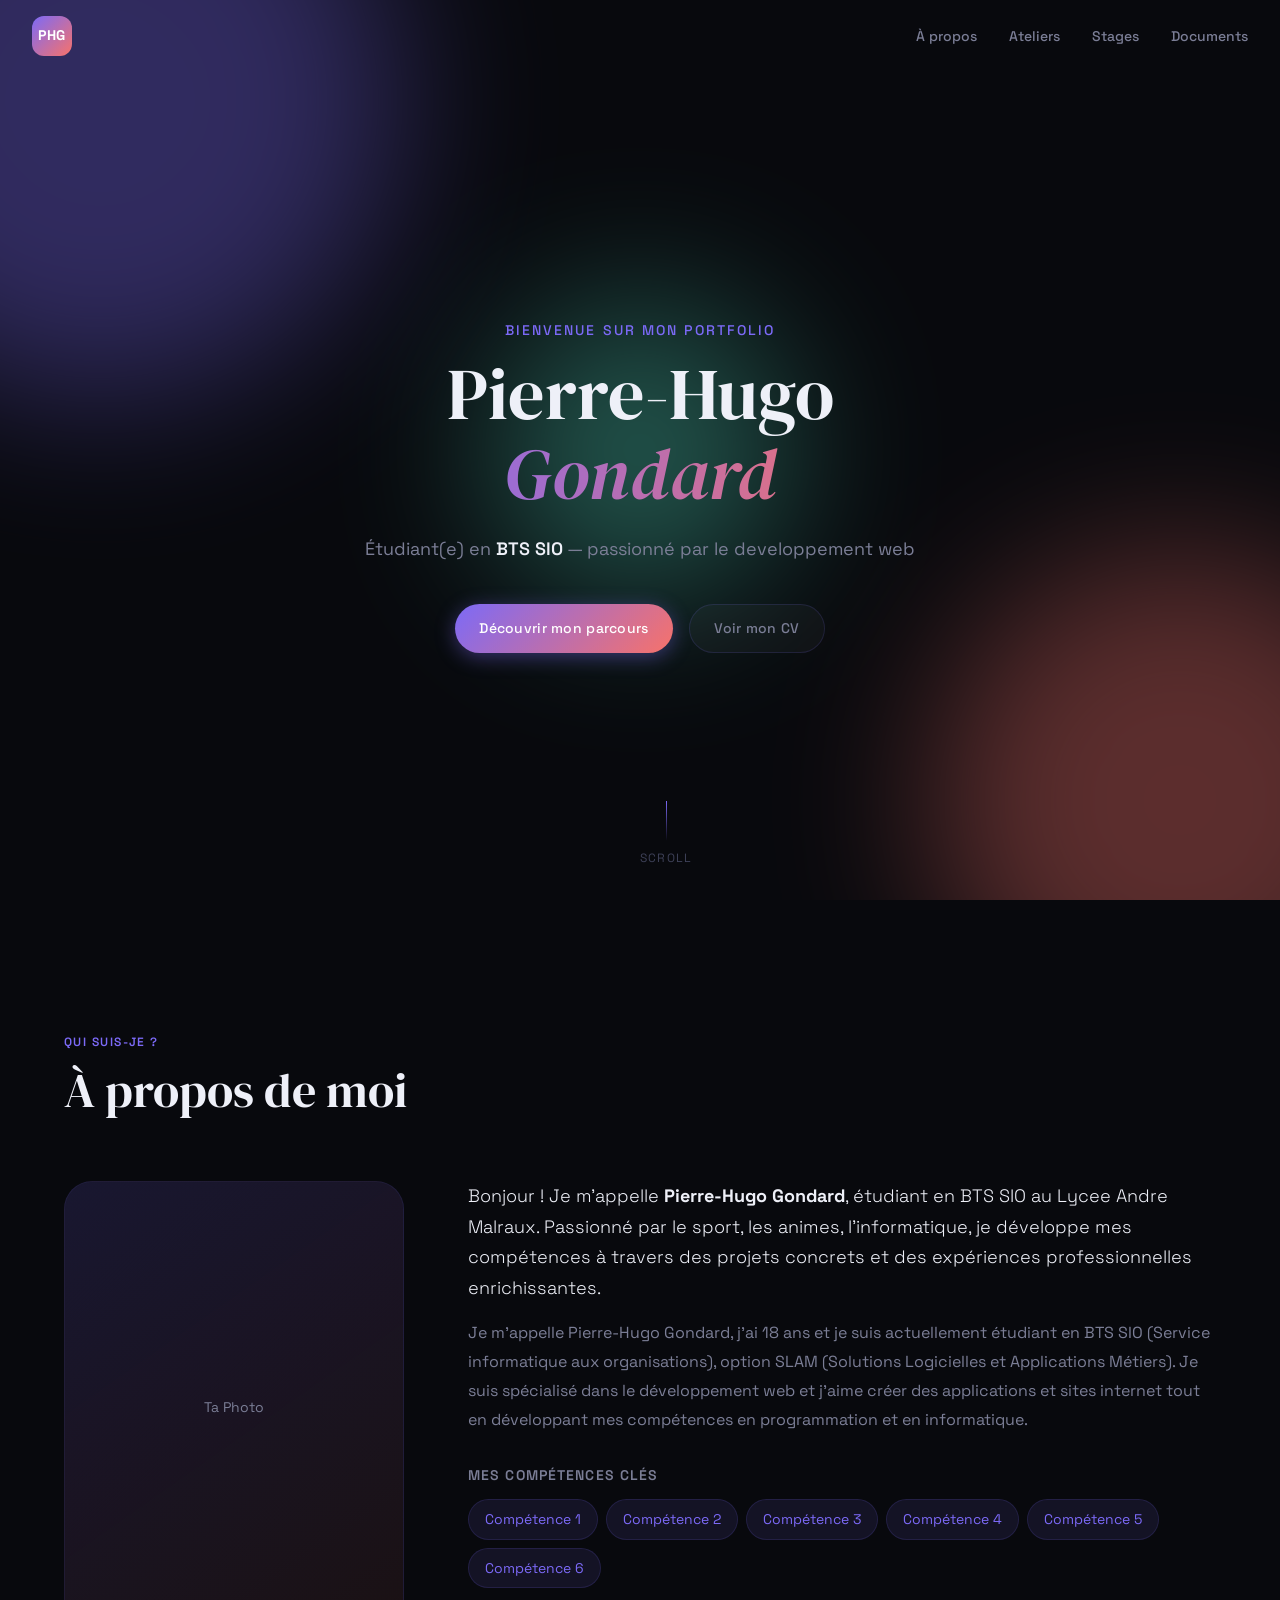
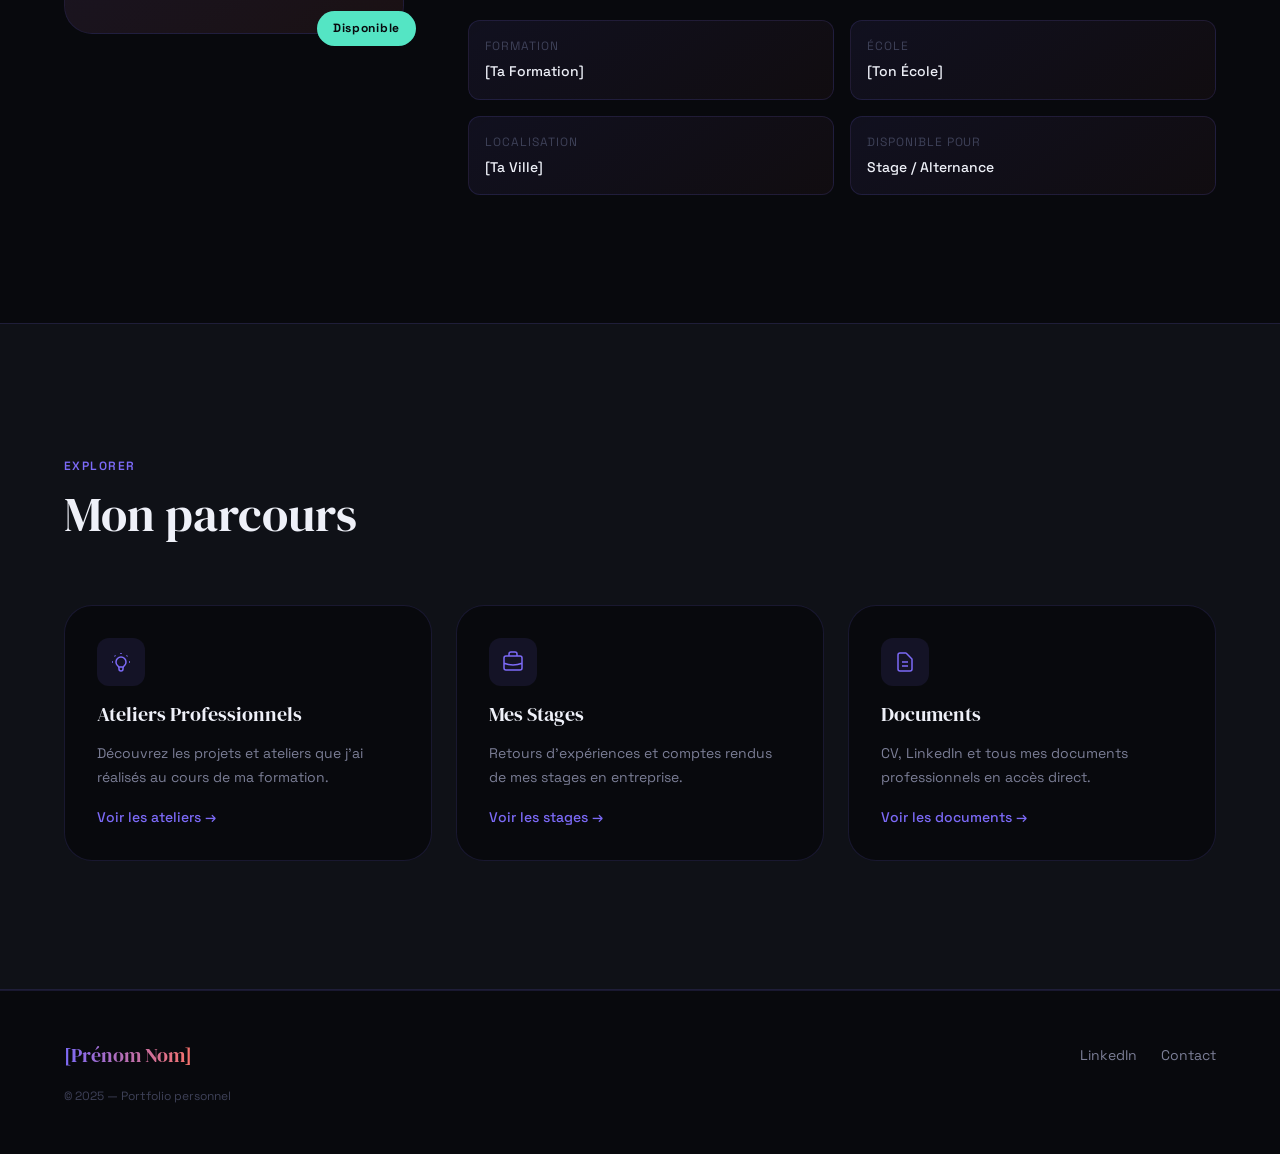
==== index.html @ 6b7bb734 "Initial commit - Portefolio" ====
<!DOCTYPE html>
<html lang="fr">
<head>
  <meta charset="UTF-8" />
  <meta name="viewport" content="width=device-width, initial-scale=1.0" />
  <title>Portfolio — Pierre-Hugo Gondard</title>
  <link rel="stylesheet" href="css/reset.css" />
  <link rel="stylesheet" href="css/variables.css" />
  <link rel="stylesheet" href="css/main.css" />
  <link rel="stylesheet" href="css/animations.css" />
  <link rel="stylesheet" href="css/nav.css" />
  <link rel="preconnect" href="https://fonts.googleapis.com" />
  <link href="https://fonts.googleapis.com/css2?family=Space+Grotesk:wght@300;400;500;600;700&family=DM+Serif+Display:ital@0;1&display=swap" rel="stylesheet" />
</head>
<body>

  <!-- ===================== NAVIGATION ===================== -->
  <nav class="navbar" id="navbar">
    <div class="nav-logo">
      <span class="logo-initials">PHG</span><!-- ✏️ Remplace par tes initiales -->
    </div>
    <ul class="nav-links">
      <li><a href="#about" class="nav-link">À propos</a></li>
      <li><a href="pages/ateliers.html" class="nav-link">Ateliers</a></li>
      <li><a href="pages/stages.html" class="nav-link">Stages</a></li>
      <li><a href="pages/documents.html" class="nav-link">Documents</a></li>
    </ul>
    <button class="nav-toggle" id="navToggle" aria-label="Menu">
      <span></span><span></span><span></span>
    </button>
  </nav>

  <!-- ===================== HERO ===================== -->
  <section class="hero" id="hero">
    <div class="hero-bg">
      <div class="orb orb-1"></div>
      <div class="orb orb-2"></div>
      <div class="orb orb-3"></div>
    </div>
    <div class="hero-content">
      <p class="hero-eyebrow reveal">Bienvenue sur mon portfolio</p>
      <h1 class="hero-title reveal delay-1">
        <span class="title-line">Pierre-Hugo</span>
        <span class="title-line accent-italic">Gondard</span>
        <!-- ✏️ Remplace par ton prénom et nom -->
      </h1>
      <p class="hero-subtitle reveal delay-2">
        <!-- ✏️ Ton titre / domaine / formation -->
        Étudiant(e) en <strong>BTS SIO</strong> — passionné par le developpement web
      </p>
      <div class="hero-cta reveal delay-3">
        <a href="#about" class="btn btn-primary">Découvrir mon parcours</a>
        <a href="pages/documents.html" class="btn btn-ghost">Voir mon CV</a>
      </div>
    </div>
    <div class="scroll-indicator">
      <div class="scroll-line"></div>
      <span>Scroll</span>
    </div>
  </section>

  <!-- ===================== À PROPOS ===================== -->
  <section class="section about" id="about">
    <div class="container">
      <div class="section-header reveal">
        <span class="section-tag">Qui suis-je ?</span>
        <h2 class="section-title">À propos de moi</h2>
      </div>
      <div class="about-grid">
        <div class="about-photo reveal">
          <div class="photo-frame">
            <!-- ✏️ Remplace src par le chemin de ta photo -->
            <img src="assets/photo.jpg" alt="Photo de profil" onerror="this.style.display='none'; this.parentElement.classList.add('no-photo')" />
            <div class="photo-placeholder">
              <span>Ta Photo</span>
            </div>
          </div>
          <div class="photo-badge">Disponible</div>
        </div>
        <div class="about-content reveal delay-1">
          <p class="about-intro">
            <!-- ✏️ Ta présentation personnelle -->
            Bonjour ! Je m'appelle <strong>Pierre-Hugo Gondard</strong>, étudiant en BTS SIO au Lycee Andre Malraux.
            Passionné par le sport, les animes, l'informatique, je développe mes compétences à travers des projets concrets et des expériences professionnelles enrichissantes.
          </p>
          <p class="about-text">
            <!-- ✏️ Suite de ta présentation -->
            Je m’appelle Pierre-Hugo Gondard, j’ai 18 ans et je suis actuellement étudiant en BTS SIO (Service informatique aux organisations), option SLAM (Solutions Logicielles et Applications Métiers). Je suis spécialisé dans le développement web et j’aime créer des applications et sites internet tout en développant mes compétences en programmation et en informatique.
          </p>
          <div class="about-skills">
            <h3 class="skills-title">Mes compétences clés</h3>
            <div class="skills-grid">
              <!-- ✏️ Modifie les compétences selon ton profil -->
              <div class="skill-chip">Compétence 1</div>
              <div class="skill-chip">Compétence 2</div>
              <div class="skill-chip">Compétence 3</div>
              <div class="skill-chip">Compétence 4</div>
              <div class="skill-chip">Compétence 5</div>
              <div class="skill-chip">Compétence 6</div>
            </div>
          </div>
          <div class="about-info-grid">
            <!-- ✏️ Tes infos personnelles -->
            <div class="info-item">
              <span class="info-label">Formation</span>
              <span class="info-value">[Ta Formation]</span>
            </div>
            <div class="info-item">
              <span class="info-label">École</span>
              <span class="info-value">[Ton École]</span>
            </div>
            <div class="info-item">
              <span class="info-label">Localisation</span>
              <span class="info-value">[Ta Ville]</span>
            </div>
            <div class="info-item">
              <span class="info-label">Disponible pour</span>
              <span class="info-value">Stage / Alternance</span>
            </div>
          </div>
        </div>
      </div>
    </div>
  </section>

  <!-- ===================== APERÇU SECTIONS ===================== -->
  <section class="section cards-overview">
    <div class="container">
      <div class="section-header reveal">
        <span class="section-tag">Explorer</span>
        <h2 class="section-title">Mon parcours</h2>
      </div>
      <div class="overview-cards">

        <a href="pages/ateliers.html" class="overview-card reveal">
          <div class="card-icon">
            <svg viewBox="0 0 24 24" fill="none" stroke="currentColor" stroke-width="1.5">
              <path d="M9.663 17h4.673M12 3v1m6.364 1.636l-.707.707M21 12h-1M4 12H3m3.343-5.657l-.707-.707m2.828 9.9a5 5 0 117.072 0l-.548.547A3.374 3.374 0 0014 18.469V19a2 2 0 11-4 0v-.531c0-.895-.356-1.754-.988-2.386l-.548-.547z"/>
            </svg>
          </div>
          <h3 class="card-title">Ateliers Professionnels</h3>
          <p class="card-desc">Découvrez les projets et ateliers que j'ai réalisés au cours de ma formation.</p>
          <span class="card-link">Voir les ateliers →</span>
        </a>

        <a href="pages/stages.html" class="overview-card reveal delay-1">
          <div class="card-icon">
            <svg viewBox="0 0 24 24" fill="none" stroke="currentColor" stroke-width="1.5">
              <path d="M21 13.255A23.931 23.931 0 0112 15c-3.183 0-6.22-.62-9-1.745M16 6V4a2 2 0 00-2-2h-4a2 2 0 00-2 2v2m4 6h.01M5 20h14a2 2 0 002-2V8a2 2 0 00-2-2H5a2 2 0 00-2 2v10a2 2 0 002 2z"/>
            </svg>
          </div>
          <h3 class="card-title">Mes Stages</h3>
          <p class="card-desc">Retours d'expériences et comptes rendus de mes stages en entreprise.</p>
          <span class="card-link">Voir les stages →</span>
        </a>

        <a href="pages/documents.html" class="overview-card reveal delay-2">
          <div class="card-icon">
            <svg viewBox="0 0 24 24" fill="none" stroke="currentColor" stroke-width="1.5">
              <path d="M9 12h6m-6 4h6m2 5H7a2 2 0 01-2-2V5a2 2 0 012-2h5.586a1 1 0 01.707.293l5.414 5.414a1 1 0 01.293.707V19a2 2 0 01-2 2z"/>
            </svg>
          </div>
          <h3 class="card-title">Documents</h3>
          <p class="card-desc">CV, LinkedIn et tous mes documents professionnels en accès direct.</p>
          <span class="card-link">Voir les documents →</span>
        </a>

      </div>
    </div>
  </section>

  <!-- ===================== FOOTER ===================== -->
  <footer class="footer">
    <div class="container">
      <div class="footer-content">
        <span class="footer-name">[Prénom Nom]</span><!-- ✏️ -->
        <div class="footer-links">
          <!-- ✏️ Remplace # par tes vrais liens -->
          <a href="https://linkedin.com/in/[TON-PROFIL]" target="_blank" class="footer-link">LinkedIn</a>
          <a href="mailto:[TON-EMAIL]" class="footer-link">Contact</a>
        </div>
      </div>
      <p class="footer-copy">© 2025 — Portfolio personnel</p>
    </div>
  </footer>

  <script src="js/main.js"></script>
</body>
</html>
---- css/variables.css ----
/* ============================================================
   VARIABLES.CSS — Système de design tokens
   ✏️ Modifie ici pour changer l'identité visuelle du portfolio
   ============================================================ */

:root {

  /* --- Couleurs principales --- */
  --color-bg:           #08090d;       /* Fond principal (presque noir) */
  --color-bg-card:      #0f1117;       /* Fond des cartes */
  --color-bg-elevated:  #161820;       /* Fond élevé (navbar, modals) */

  --color-accent:       #7c6af7;       /* Violet électrique — couleur signature */
  --color-accent-2:     #f7726a;       /* Corail / rose chaud — couleur secondaire */
  --color-accent-3:     #54e5c4;       /* Mint/turquoise — 3e accent */

  --color-text:         #eef0f8;       /* Texte principal */
  --color-text-muted:   #7b7e96;       /* Texte secondaire */
  --color-text-subtle:  #3e4158;       /* Texte très discret */

  --color-border:       rgba(124, 106, 247, 0.15);   /* Bordures */
  --color-border-hover: rgba(124, 106, 247, 0.4);    /* Bordures au survol */

  /* --- Gradients --- */
  --gradient-hero:   linear-gradient(135deg, #7c6af7 0%, #f7726a 100%);
  --gradient-card:   linear-gradient(145deg, rgba(124,106,247,0.08) 0%, rgba(247,114,106,0.04) 100%);
  --gradient-text:   linear-gradient(90deg, #7c6af7, #f7726a);
  --gradient-glow:   radial-gradient(ellipse at center, rgba(124,106,247,0.3) 0%, transparent 70%);

  /* --- Typographie --- */
  --font-display:  'DM Serif Display', Georgia, serif;
  --font-body:     'Space Grotesk', system-ui, sans-serif;

  --text-xs:    0.75rem;    /* 12px */
  --text-sm:    0.875rem;   /* 14px */
  --text-base:  1rem;       /* 16px */
  --text-lg:    1.125rem;   /* 18px */
  --text-xl:    1.25rem;    /* 20px */
  --text-2xl:   1.5rem;     /* 24px */
  --text-3xl:   1.875rem;   /* 30px */
  --text-4xl:   2.25rem;    /* 36px */
  --text-5xl:   3rem;       /* 48px */
  --text-6xl:   3.75rem;    /* 60px */
  --text-7xl:   4.5rem;     /* 72px */

  --weight-light:   300;
  --weight-regular: 400;
  --weight-medium:  500;
  --weight-semi:    600;
  --weight-bold:    700;

  /* --- Espacements --- */
  --space-1:  0.25rem;
  --space-2:  0.5rem;
  --space-3:  0.75rem;
  --space-4:  1rem;
  --space-5:  1.25rem;
  --space-6:  1.5rem;
  --space-8:  2rem;
  --space-10: 2.5rem;
  --space-12: 3rem;
  --space-16: 4rem;
  --space-20: 5rem;
  --space-24: 6rem;
  --space-32: 8rem;

  /* --- Rayons de bordure --- */
  --radius-sm:   6px;
  --radius-md:   12px;
  --radius-lg:   20px;
  --radius-xl:   28px;
  --radius-full: 9999px;

  /* --- Ombres --- */
  --shadow-sm:   0 2px 8px rgba(0,0,0,0.3);
  --shadow-md:   0 8px 24px rgba(0,0,0,0.4);
  --shadow-lg:   0 20px 60px rgba(0,0,0,0.5);
  --shadow-glow: 0 0 40px rgba(124,106,247,0.25);

  /* --- Transitions --- */
  --transition-fast:   150ms ease;
  --transition-base:   250ms ease;
  --transition-slow:   400ms cubic-bezier(0.16, 1, 0.3, 1);
  --transition-spring: 600ms cubic-bezier(0.34, 1.56, 0.64, 1);

  /* --- Layout --- */
  --container-max:  1200px;
  --nav-height:     72px;
}
---- css/main.css ----
/* ============================================================
   MAIN.CSS — Styles principaux du portfolio
   ============================================================ */

/* --- Utilitaires globaux --- */
.container {
  max-width: var(--container-max);
  margin: 0 auto;
  padding: 0 var(--space-6);
}

.section {
  padding: var(--space-32) 0;
}

/* --- Boutons --- */
.btn {
  display: inline-flex;
  align-items: center;
  gap: var(--space-2);
  padding: var(--space-3) var(--space-6);
  border-radius: var(--radius-full);
  font-size: var(--text-sm);
  font-weight: var(--weight-medium);
  letter-spacing: 0.02em;
  transition: all var(--transition-slow);
  cursor: pointer;
}

.btn-primary {
  background: var(--gradient-hero);
  color: #fff;
  box-shadow: 0 4px 20px rgba(124,106,247,0.4);
}
.btn-primary:hover {
  transform: translateY(-2px);
  box-shadow: 0 8px 32px rgba(124,106,247,0.55);
}

.btn-ghost {
  border: 1px solid var(--color-border);
  color: var(--color-text-muted);
  background: rgba(255,255,255,0.03);
}
.btn-ghost:hover {
  border-color: var(--color-border-hover);
  color: var(--color-text);
  background: rgba(124,106,247,0.08);
}

.btn-accent {
  background: var(--color-accent);
  color: #fff;
}
.btn-accent:hover {
  filter: brightness(1.1);
  transform: translateY(-1px);
}

/* --- En-têtes de section --- */
.section-header {
  margin-bottom: var(--space-16);
}

.section-tag {
  display: inline-block;
  font-size: var(--text-xs);
  font-weight: var(--weight-semi);
  letter-spacing: 0.12em;
  text-transform: uppercase;
  color: var(--color-accent);
  margin-bottom: var(--space-3);
}

.section-title {
  font-family: var(--font-display);
  font-size: clamp(var(--text-3xl), 5vw, var(--text-5xl));
  color: var(--color-text);
  line-height: 1.1;
}

/* ===================== HERO ===================== */
.hero {
  position: relative;
  min-height: 100vh;
  display: flex;
  align-items: center;
  justify-content: center;
  overflow: hidden;
  padding-top: var(--nav-height);
}

.hero-bg {
  position: absolute;
  inset: 0;
  pointer-events: none;
}

.orb {
  position: absolute;
  border-radius: 50%;
  filter: blur(80px);
  opacity: 0.35;
}
.orb-1 {
  width: 600px; height: 600px;
  background: var(--color-accent);
  top: -200px; left: -200px;
  animation: orbFloat 8s ease-in-out infinite;
}
.orb-2 {
  width: 500px; height: 500px;
  background: var(--color-accent-2);
  bottom: -150px; right: -150px;
  animation: orbFloat 10s ease-in-out infinite reverse;
}
.orb-3 {
  width: 300px; height: 300px;
  background: var(--color-accent-3);
  top: 50%; left: 50%;
  transform: translate(-50%, -50%);
  animation: orbPulse 6s ease-in-out infinite;
}

.hero-content {
  position: relative;
  z-index: 1;
  text-align: center;
  max-width: 800px;
  padding: 0 var(--space-6);
}

.hero-eyebrow {
  font-size: var(--text-sm);
  letter-spacing: 0.15em;
  text-transform: uppercase;
  color: var(--color-accent);
  font-weight: var(--weight-medium);
  margin-bottom: var(--space-4);
}

.hero-title {
  font-family: var(--font-display);
  font-size: clamp(var(--text-5xl), 10vw, var(--text-7xl));
  line-height: 1;
  margin-bottom: var(--space-6);
  display: flex;
  flex-direction: column;
  gap: var(--space-2);
}

.title-line {
  display: block;
  color: var(--color-text);
}

.accent-italic {
  background: var(--gradient-text);
  -webkit-background-clip: text;
  -webkit-text-fill-color: transparent;
  background-clip: text;
  font-style: italic;
}

.hero-subtitle {
  font-size: var(--text-lg);
  color: var(--color-text-muted);
  margin-bottom: var(--space-10);
  line-height: 1.7;
}
.hero-subtitle strong {
  color: var(--color-text);
  font-weight: var(--weight-semi);
}

.hero-cta {
  display: flex;
  gap: var(--space-4);
  justify-content: center;
  flex-wrap: wrap;
}

.scroll-indicator {
  position: absolute;
  bottom: var(--space-8);
  left: 50%;
  transform: translateX(-50%);
  display: flex;
  flex-direction: column;
  align-items: center;
  gap: var(--space-2);
  color: var(--color-text-subtle);
  font-size: var(--text-xs);
  letter-spacing: 0.1em;
  text-transform: uppercase;
  animation: fadeInUp 1s ease 1.5s both;
}
.scroll-line {
  width: 1px;
  height: 40px;
  background: linear-gradient(to bottom, var(--color-accent), transparent);
  animation: scrollPulse 2s ease-in-out infinite;
}

/* ===================== ABOUT ===================== */
.about-grid {
  display: grid;
  grid-template-columns: 340px 1fr;
  gap: var(--space-16);
  align-items: start;
}

.about-photo {
  position: relative;
}

.photo-frame {
  width: 100%;
  aspect-ratio: 3/4;
  border-radius: var(--radius-xl);
  overflow: hidden;
  background: var(--gradient-card);
  border: 1px solid var(--color-border);
  position: relative;
}
.photo-frame img {
  width: 100%; height: 100%;
  object-fit: cover;
}
.photo-placeholder {
  position: absolute;
  inset: 0;
  display: flex;
  align-items: center;
  justify-content: center;
  color: var(--color-text-muted);
  font-size: var(--text-sm);
  background: var(--gradient-card);
}
.photo-frame:not(.no-photo) .photo-placeholder {
  display: none;
}

.photo-badge {
  position: absolute;
  bottom: -12px;
  right: -12px;
  background: var(--color-accent-3);
  color: #08090d;
  font-size: var(--text-xs);
  font-weight: var(--weight-bold);
  padding: var(--space-2) var(--space-4);
  border-radius: var(--radius-full);
  letter-spacing: 0.06em;
}

.about-intro {
  font-size: var(--text-lg);
  color: var(--color-text);
  line-height: 1.7;
  margin-bottom: var(--space-4);
  font-weight: var(--weight-light);
}

.about-text {
  color: var(--color-text-muted);
  line-height: 1.8;
  margin-bottom: var(--space-8);
}

.skills-title {
  font-size: var(--text-sm);
  font-weight: var(--weight-semi);
  letter-spacing: 0.08em;
  text-transform: uppercase;
  color: var(--color-text-muted);
  margin-bottom: var(--space-4);
}

.skills-grid {
  display: flex;
  flex-wrap: wrap;
  gap: var(--space-2);
  margin-bottom: var(--space-8);
}

.skill-chip {
  padding: var(--space-2) var(--space-4);
  background: rgba(124,106,247,0.1);
  border: 1px solid var(--color-border);
  border-radius: var(--radius-full);
  font-size: var(--text-sm);
  color: var(--color-accent);
  transition: all var(--transition-base);
}
.skill-chip:hover {
  background: rgba(124,106,247,0.2);
  border-color: var(--color-accent);
}

.about-info-grid {
  display: grid;
  grid-template-columns: 1fr 1fr;
  gap: var(--space-4);
}

.info-item {
  display: flex;
  flex-direction: column;
  gap: var(--space-1);
  padding: var(--space-4);
  background: var(--gradient-card);
  border: 1px solid var(--color-border);
  border-radius: var(--radius-md);
}

.info-label {
  font-size: var(--text-xs);
  color: var(--color-text-subtle);
  text-transform: uppercase;
  letter-spacing: 0.08em;
}

.info-value {
  font-size: var(--text-sm);
  font-weight: var(--weight-medium);
  color: var(--color-text);
}

/* ===================== OVERVIEW CARDS ===================== */
.cards-overview {
  background: var(--color-bg-card);
  border-top: 1px solid var(--color-border);
  border-bottom: 1px solid var(--color-border);
}

.overview-cards {
  display: grid;
  grid-template-columns: repeat(3, 1fr);
  gap: var(--space-6);
}

.overview-card {
  display: flex;
  flex-direction: column;
  gap: var(--space-4);
  padding: var(--space-8);
  background: var(--color-bg);
  border: 1px solid var(--color-border);
  border-radius: var(--radius-xl);
  transition: all var(--transition-slow);
  cursor: pointer;
  position: relative;
  overflow: hidden;
}
.overview-card::before {
  content: '';
  position: absolute;
  inset: 0;
  background: var(--gradient-card);
  opacity: 0;
  transition: opacity var(--transition-base);
}
.overview-card:hover {
  border-color: var(--color-border-hover);
  transform: translateY(-4px);
  box-shadow: var(--shadow-glow);
}
.overview-card:hover::before { opacity: 1; }

.card-icon {
  width: 48px; height: 48px;
  display: flex;
  align-items: center;
  justify-content: center;
  background: rgba(124,106,247,0.1);
  border-radius: var(--radius-md);
  color: var(--color-accent);
  position: relative;
  z-index: 1;
}
.card-icon svg { width: 24px; height: 24px; }

.card-title {
  font-family: var(--font-display);
  font-size: var(--text-xl);
  color: var(--color-text);
  position: relative;
  z-index: 1;
}

.card-desc {
  font-size: var(--text-sm);
  color: var(--color-text-muted);
  line-height: 1.7;
  flex: 1;
  position: relative;
  z-index: 1;
}

.card-link {
  font-size: var(--text-sm);
  font-weight: var(--weight-medium);
  color: var(--color-accent);
  position: relative;
  z-index: 1;
  transition: gap var(--transition-base);
}
.overview-card:hover .card-link { letter-spacing: 0.02em; }

/* ===================== FOOTER ===================== */
.footer {
  padding: var(--space-12) 0;
  border-top: 1px solid var(--color-border);
}

.footer-content {
  display: flex;
  align-items: center;
  justify-content: space-between;
  margin-bottom: var(--space-4);
}

.footer-name {
  font-family: var(--font-display);
  font-size: var(--text-xl);
  background: var(--gradient-text);
  -webkit-background-clip: text;
  -webkit-text-fill-color: transparent;
  background-clip: text;
}

.footer-links {
  display: flex;
  gap: var(--space-6);
}

.footer-link {
  font-size: var(--text-sm);
  color: var(--color-text-muted);
  transition: color var(--transition-base);
}
.footer-link:hover { color: var(--color-accent); }

.footer-copy {
  font-size: var(--text-xs);
  color: var(--color-text-subtle);
}

/* ===================== PAGE INTERNE (Header) ===================== */
.page-hero {
  padding: calc(var(--nav-height) + var(--space-16)) 0 var(--space-16);
  background: var(--color-bg-card);
  border-bottom: 1px solid var(--color-border);
  position: relative;
  overflow: hidden;
}
.page-hero::before {
  content: '';
  position: absolute;
  top: -200px; right: -200px;
  width: 500px; height: 500px;
  background: var(--color-accent);
  border-radius: 50%;
  filter: blur(120px);
  opacity: 0.1;
}

.back-link {
  display: inline-flex;
  align-items: center;
  gap: var(--space-2);
  font-size: var(--text-sm);
  color: var(--color-text-muted);
  margin-bottom: var(--space-6);
  transition: color var(--transition-base);
}
.back-link:hover { color: var(--color-accent); }

/* ===================== RESPONSIVE ===================== */
@media (max-width: 900px) {
  .about-grid {
    grid-template-columns: 1fr;
  }
  .about-photo {
    max-width: 280px;
    margin: 0 auto;
  }
  .overview-cards {
    grid-template-columns: 1fr;
  }
}

@media (max-width: 600px) {
  .section { padding: var(--space-20) 0; }
  .about-info-grid { grid-template-columns: 1fr; }
  .hero-cta { flex-direction: column; align-items: center; }
}
---- css/animations.css ----
/* ============================================================
   ANIMATIONS.CSS — Toutes les animations du portfolio
   ============================================================ */

/* --- Keyframes --- */
@keyframes orbFloat {
  0%, 100% { transform: translate(0, 0) scale(1); }
  33%       { transform: translate(30px, -40px) scale(1.05); }
  66%       { transform: translate(-20px, 20px) scale(0.95); }
}

@keyframes orbPulse {
  0%, 100% { opacity: 0.15; transform: translate(-50%,-50%) scale(1); }
  50%       { opacity: 0.3; transform: translate(-50%,-50%) scale(1.3); }
}

@keyframes scrollPulse {
  0%, 100% { opacity: 1; transform: scaleY(1); }
  50%       { opacity: 0.3; transform: scaleY(0.6); }
}

@keyframes fadeInUp {
  from { opacity: 0; transform: translateY(30px); }
  to   { opacity: 1; transform: translateY(0); }
}

@keyframes fadeInLeft {
  from { opacity: 0; transform: translateX(-30px); }
  to   { opacity: 1; transform: translateX(0); }
}

@keyframes scaleIn {
  from { opacity: 0; transform: scale(0.92); }
  to   { opacity: 1; transform: scale(1); }
}

@keyframes shimmer {
  0%   { background-position: -200% center; }
  100% { background-position: 200% center; }
}

@keyframes borderGlow {
  0%, 100% { border-color: rgba(124,106,247,0.15); }
  50%       { border-color: rgba(124,106,247,0.4); }
}

@keyframes tagPop {
  0%   { transform: scale(0.8); opacity: 0; }
  60%  { transform: scale(1.05); }
  100% { transform: scale(1); opacity: 1; }
}

/* --- Classe .reveal — utilisée par JS pour déclencher les animations au scroll --- */
.reveal {
  opacity: 0;
  transform: translateY(28px);
  transition:
    opacity 0.7s cubic-bezier(0.16, 1, 0.3, 1),
    transform 0.7s cubic-bezier(0.16, 1, 0.3, 1);
}
.reveal.is-visible {
  opacity: 1;
  transform: translateY(0);
}

/* Délais en cascade */
.delay-1 { transition-delay: 0.1s; }
.delay-2 { transition-delay: 0.2s; }
.delay-3 { transition-delay: 0.3s; }
.delay-4 { transition-delay: 0.4s; }
.delay-5 { transition-delay: 0.5s; }
.delay-6 { transition-delay: 0.6s; }

/* --- Shimmer pour skeleton loaders --- */
.shimmer {
  background: linear-gradient(
    90deg,
    var(--color-bg-card) 25%,
    var(--color-bg-elevated) 50%,
    var(--color-bg-card) 75%
  );
  background-size: 200% auto;
  animation: shimmer 1.5s infinite linear;
}

/* --- Glow animé sur les éléments clés --- */
.glow-border {
  animation: borderGlow 3s ease-in-out infinite;
}

/* --- Effet de typing (curseur clignotant) --- */
.typing::after {
  content: '|';
  animation: blink 1s step-end infinite;
  color: var(--color-accent);
}
@keyframes blink {
  0%, 100% { opacity: 1; }
  50%       { opacity: 0; }
}

/* --- Hover lift universel --- */
.hover-lift {
  transition: transform var(--transition-slow), box-shadow var(--transition-slow);
}
.hover-lift:hover {
  transform: translateY(-4px);
  box-shadow: var(--shadow-glow);
}

/* --- Tag pop animation --- */
.section-tag {
  animation: tagPop 0.5s cubic-bezier(0.34,1.56,0.64,1) both;
}
---- css/nav.css ----
/* ============================================================
   NAV.CSS — Barre de navigation
   ============================================================ */

.navbar {
  position: fixed;
  top: 0; left: 0; right: 0;
  height: var(--nav-height);
  z-index: 100;
  display: flex;
  align-items: center;
  justify-content: space-between;
  padding: 0 var(--space-8);
  background: rgba(8, 9, 13, 0);
  border-bottom: 1px solid transparent;
  transition:
    background var(--transition-slow),
    border-color var(--transition-slow),
    backdrop-filter var(--transition-slow);
}

.navbar.scrolled {
  background: rgba(8, 9, 13, 0.85);
  backdrop-filter: blur(20px);
  -webkit-backdrop-filter: blur(20px);
  border-color: var(--color-border);
}

.nav-logo {
  display: flex;
  align-items: center;
}

.logo-initials {
  width: 40px; height: 40px;
  display: flex;
  align-items: center;
  justify-content: center;
  background: var(--gradient-hero);
  border-radius: var(--radius-md);
  font-weight: var(--weight-bold);
  font-size: var(--text-sm);
  color: #fff;
  letter-spacing: 0.05em;
}

.nav-links {
  display: flex;
  align-items: center;
  gap: var(--space-8);
}

.nav-link {
  font-size: var(--text-sm);
  font-weight: var(--weight-medium);
  color: var(--color-text-muted);
  transition: color var(--transition-base);
  position: relative;
}
.nav-link::after {
  content: '';
  position: absolute;
  bottom: -4px; left: 0;
  width: 0; height: 2px;
  background: var(--gradient-hero);
  border-radius: var(--radius-full);
  transition: width var(--transition-base);
}
.nav-link:hover { color: var(--color-text); }
.nav-link:hover::after { width: 100%; }
.nav-link.active { color: var(--color-accent); }
.nav-link.active::after { width: 100%; }

.nav-toggle {
  display: none;
  flex-direction: column;
  gap: 5px;
  padding: var(--space-2);
  cursor: pointer;
}
.nav-toggle span {
  display: block;
  width: 24px; height: 2px;
  background: var(--color-text-muted);
  border-radius: var(--radius-full);
  transition: all var(--transition-base);
}
.nav-toggle.open span:nth-child(1) { transform: rotate(45deg) translate(5px, 5px); }
.nav-toggle.open span:nth-child(2) { opacity: 0; }
.nav-toggle.open span:nth-child(3) { transform: rotate(-45deg) translate(5px, -5px); }

/* Mobile menu */
@media (max-width: 700px) {
  .nav-toggle { display: flex; }
  .nav-links {
    position: fixed;
    top: var(--nav-height);
    left: 0; right: 0;
    background: var(--color-bg-elevated);
    border-bottom: 1px solid var(--color-border);
    flex-direction: column;
    gap: 0;
    padding: var(--space-4) 0;
    transform: translateY(-120%);
    opacity: 0;
    pointer-events: none;
    transition: all var(--transition-slow);
  }
  .nav-links.open {
    transform: translateY(0);
    opacity: 1;
    pointer-events: all;
  }
  .nav-link {
    padding: var(--space-4) var(--space-8);
    width: 100%;
    font-size: var(--text-base);
  }
  .nav-link::after { display: none; }
}
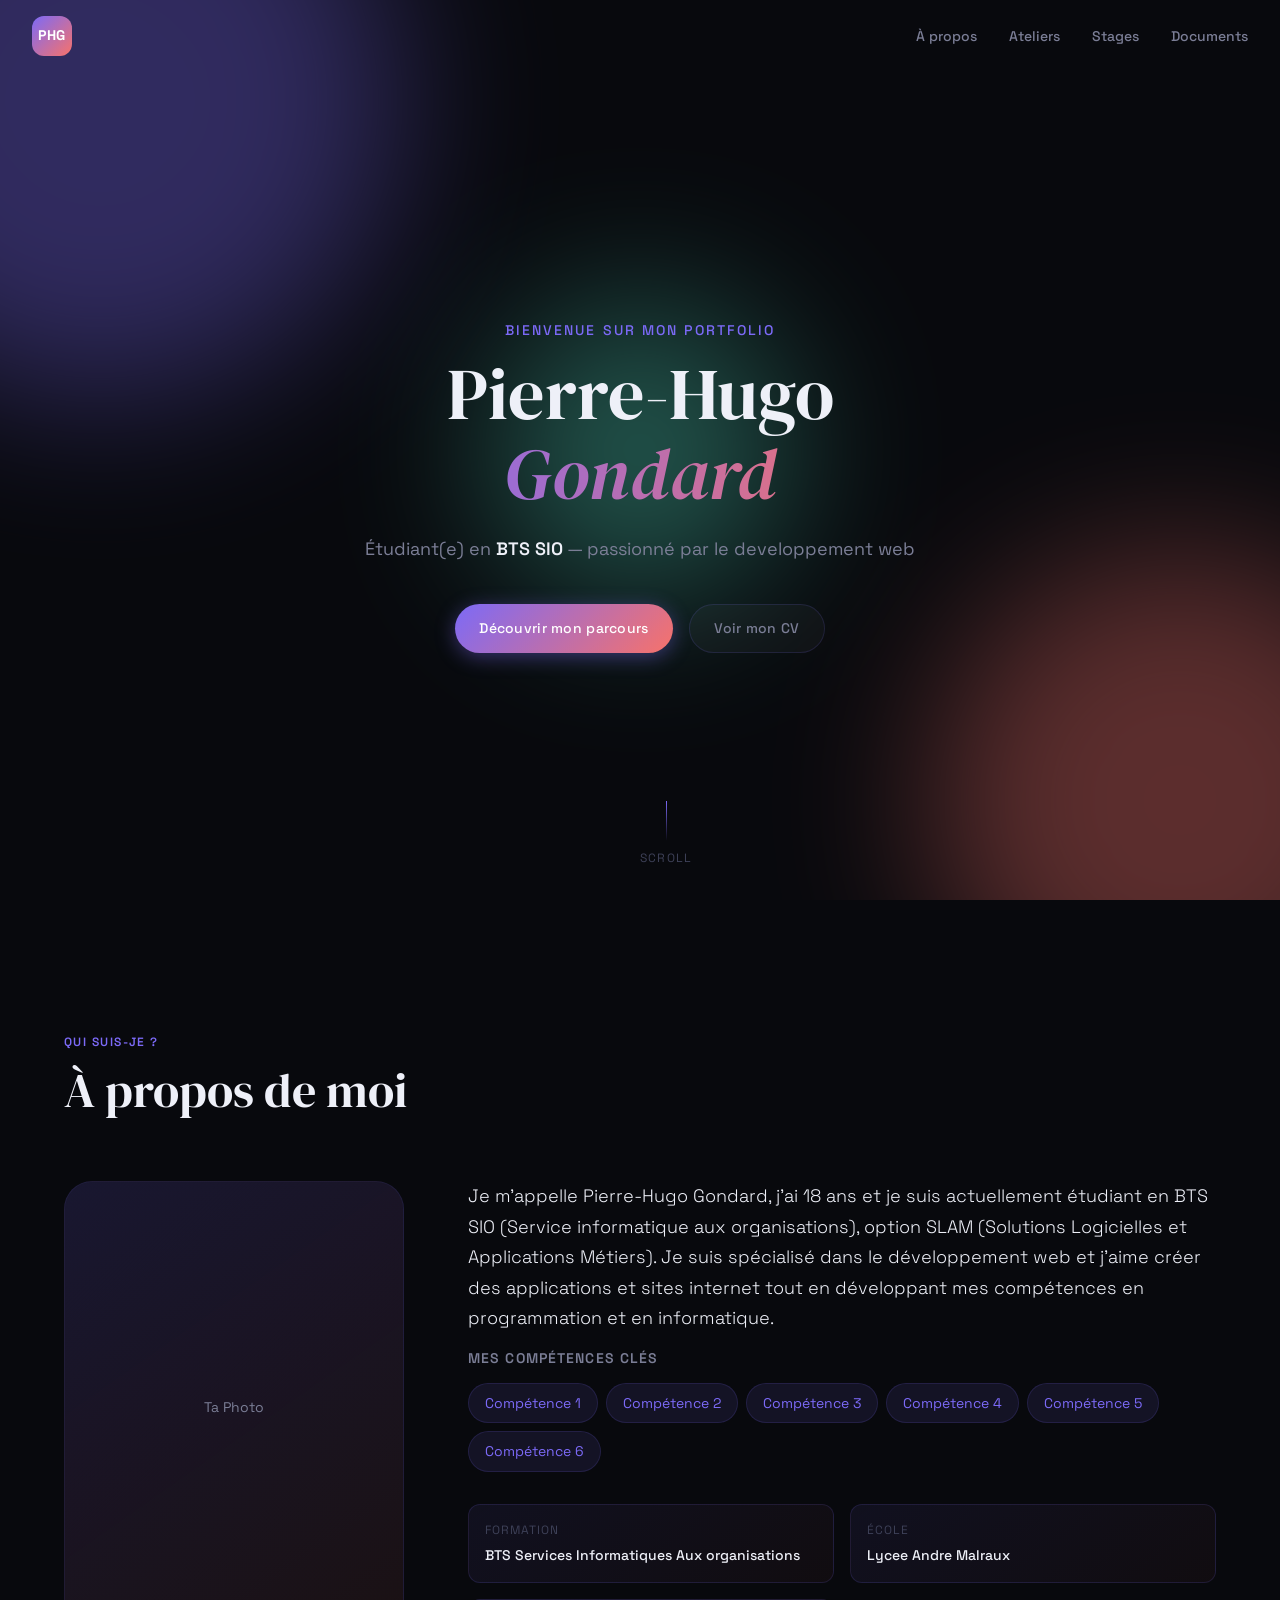
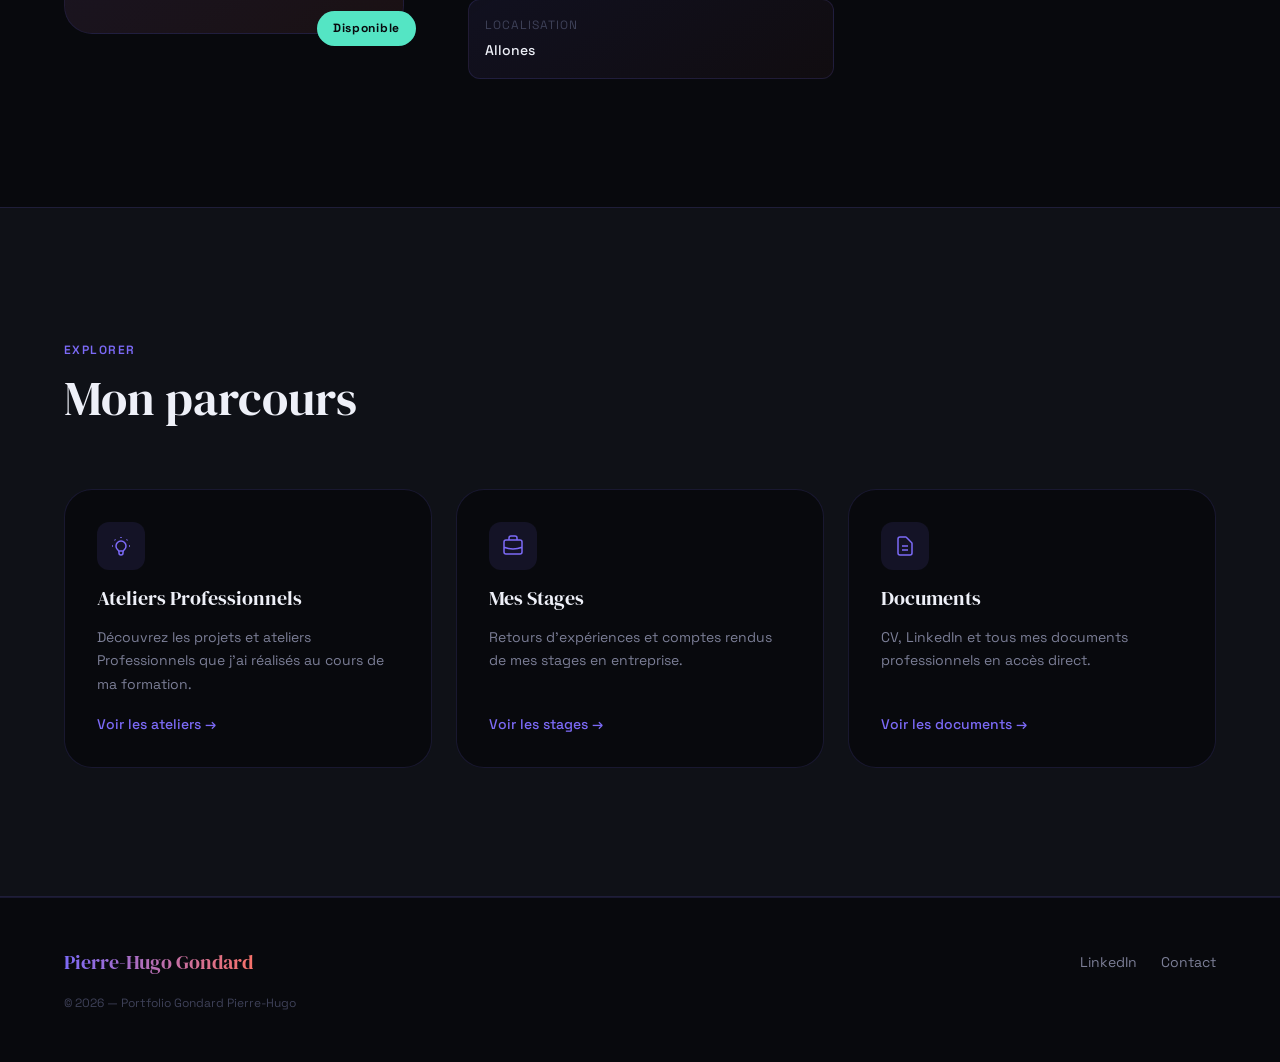
==== commit 5d75644c: "Mise à jour des fichiers et des images" ====
--- a/index.html
+++ b/index.html
@@ -79,14 +79,7 @@
         </div>
         <div class="about-content reveal delay-1">
           <p class="about-intro">
-            <!-- ✏️ Ta présentation personnelle -->
-            Bonjour ! Je m'appelle <strong>Pierre-Hugo Gondard</strong>, étudiant en BTS SIO au Lycee Andre Malraux.
-            Passionné par le sport, les animes, l'informatique, je développe mes compétences à travers des projets concrets et des expériences professionnelles enrichissantes.
-          </p>
-          <p class="about-text">
-            <!-- ✏️ Suite de ta présentation -->
-            Je m’appelle Pierre-Hugo Gondard, j’ai 18 ans et je suis actuellement étudiant en BTS SIO (Service informatique aux organisations), option SLAM (Solutions Logicielles et Applications Métiers). Je suis spécialisé dans le développement web et j’aime créer des applications et sites internet tout en développant mes compétences en programmation et en informatique.
-          </p>
+           Je m’appelle Pierre-Hugo Gondard, j’ai 18 ans et je suis actuellement étudiant en BTS SIO (Service informatique aux organisations), option SLAM (Solutions Logicielles et Applications Métiers). Je suis spécialisé dans le développement web et j’aime créer des applications et sites internet tout en développant mes compétences en programmation et en informatique.
           <div class="about-skills">
             <h3 class="skills-title">Mes compétences clés</h3>
             <div class="skills-grid">
@@ -103,19 +96,15 @@
             <!-- ✏️ Tes infos personnelles -->
             <div class="info-item">
               <span class="info-label">Formation</span>
-              <span class="info-value">[Ta Formation]</span>
+              <span class="info-value">BTS Services Informatiques Aux organisations</span>
             </div>
             <div class="info-item">
               <span class="info-label">École</span>
-              <span class="info-value">[Ton École]</span>
+              <span class="info-value">Lycee Andre Malraux</span>
             </div>
             <div class="info-item">
               <span class="info-label">Localisation</span>
-              <span class="info-value">[Ta Ville]</span>
-            </div>
-            <div class="info-item">
-              <span class="info-label">Disponible pour</span>
-              <span class="info-value">Stage / Alternance</span>
+              <span class="info-value">Allones</span>
             </div>
           </div>
         </div>
@@ -139,7 +128,7 @@
             </svg>
           </div>
           <h3 class="card-title">Ateliers Professionnels</h3>
-          <p class="card-desc">Découvrez les projets et ateliers que j'ai réalisés au cours de ma formation.</p>
+          <p class="card-desc">Découvrez les projets et ateliers Professionnels que j'ai réalisés au cours de ma formation.</p>
           <span class="card-link">Voir les ateliers →</span>
         </a>
 
@@ -173,14 +162,14 @@
   <footer class="footer">
     <div class="container">
       <div class="footer-content">
-        <span class="footer-name">[Prénom Nom]</span><!-- ✏️ -->
+        <span class="footer-name">Pierre-Hugo Gondard</span><!-- ✏️ -->
         <div class="footer-links">
           <!-- ✏️ Remplace # par tes vrais liens -->
-          <a href="https://linkedin.com/in/[TON-PROFIL]" target="_blank" class="footer-link">LinkedIn</a>
-          <a href="mailto:[TON-EMAIL]" class="footer-link">Contact</a>
+          <a href="www.linkedin.com/in/pierre-hugo-gondard-a3350136a" target="_blank" class="footer-link">LinkedIn</a>
+          <a href="gmailto:gondardpierrehugo@gmail.com" class="footer-link">Contact</a>
         </div>
       </div>
-      <p class="footer-copy">© 2025 — Portfolio personnel</p>
+      <p class="footer-copy">© 2026 — Portfolio Gondard Pierre-Hugo</p>
     </div>
   </footer>
 
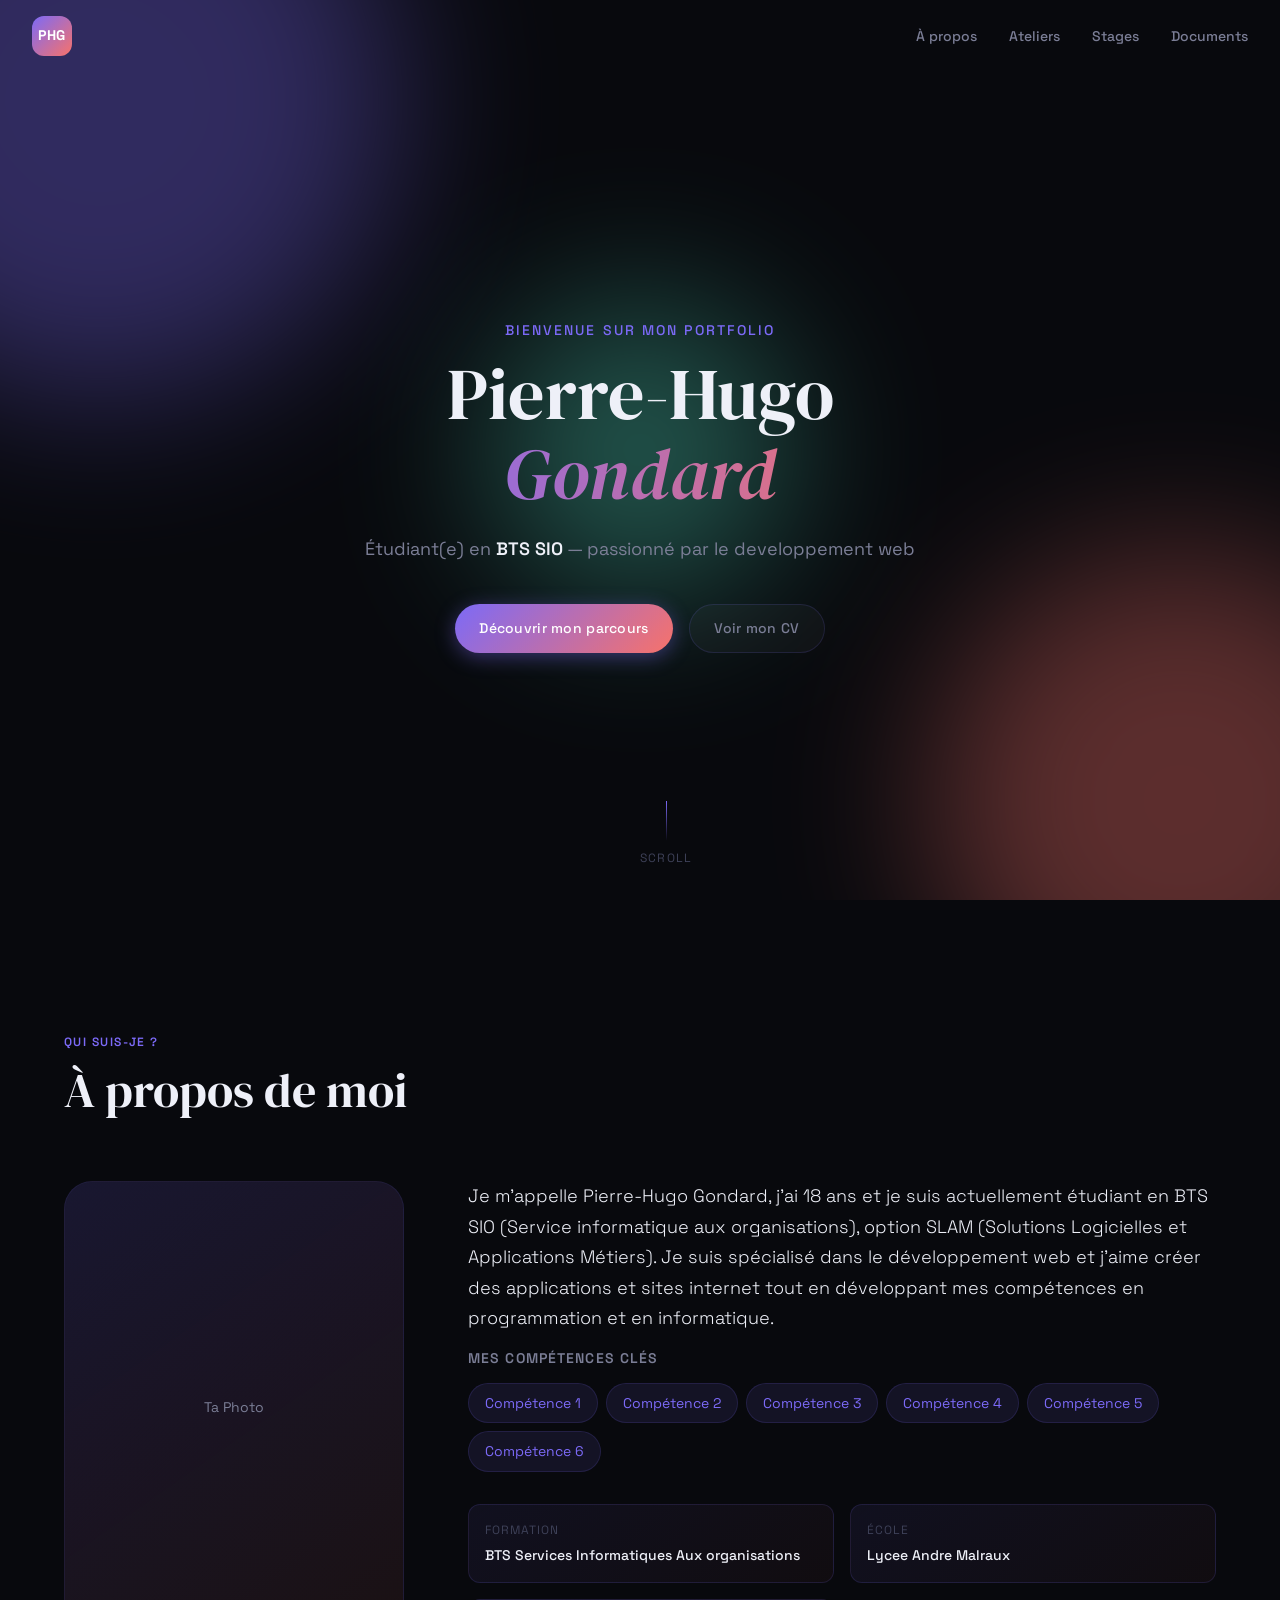
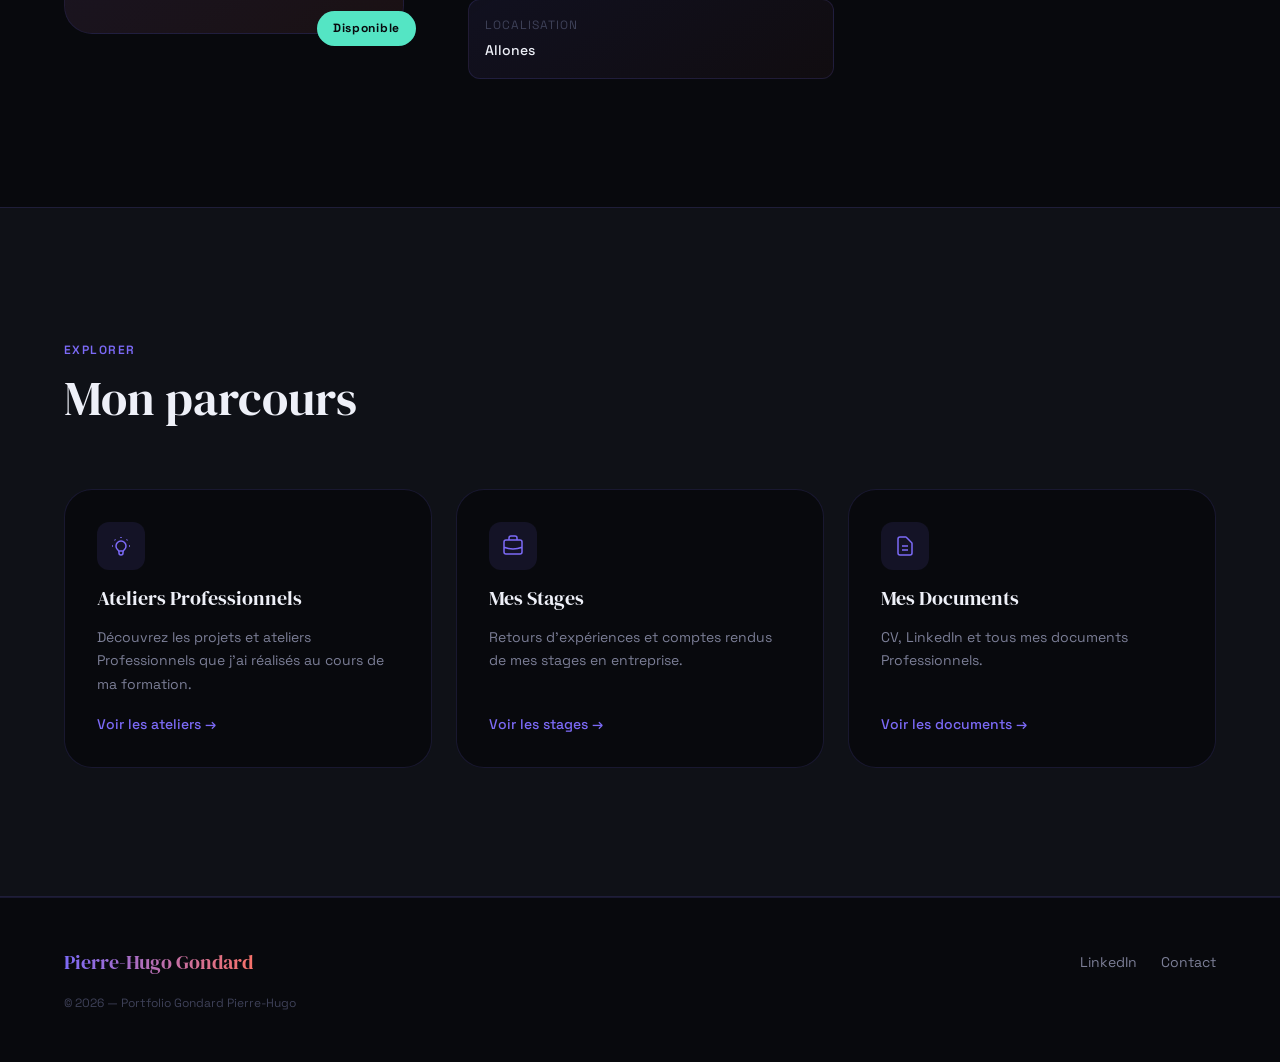
==== commit 27f77a89: "Correction finale et propre des chemins du CV" ====
--- a/index.html
+++ b/index.html
@@ -149,8 +149,8 @@
               <path d="M9 12h6m-6 4h6m2 5H7a2 2 0 01-2-2V5a2 2 0 012-2h5.586a1 1 0 01.707.293l5.414 5.414a1 1 0 01.293.707V19a2 2 0 01-2 2z"/>
             </svg>
           </div>
-          <h3 class="card-title">Documents</h3>
-          <p class="card-desc">CV, LinkedIn et tous mes documents professionnels en accès direct.</p>
+          <h3 class="card-title"> Mes Documents</h3>
+          <p class="card-desc">CV, LinkedIn et tous mes documents Professionnels.</p>
           <span class="card-link">Voir les documents →</span>
         </a>
 
